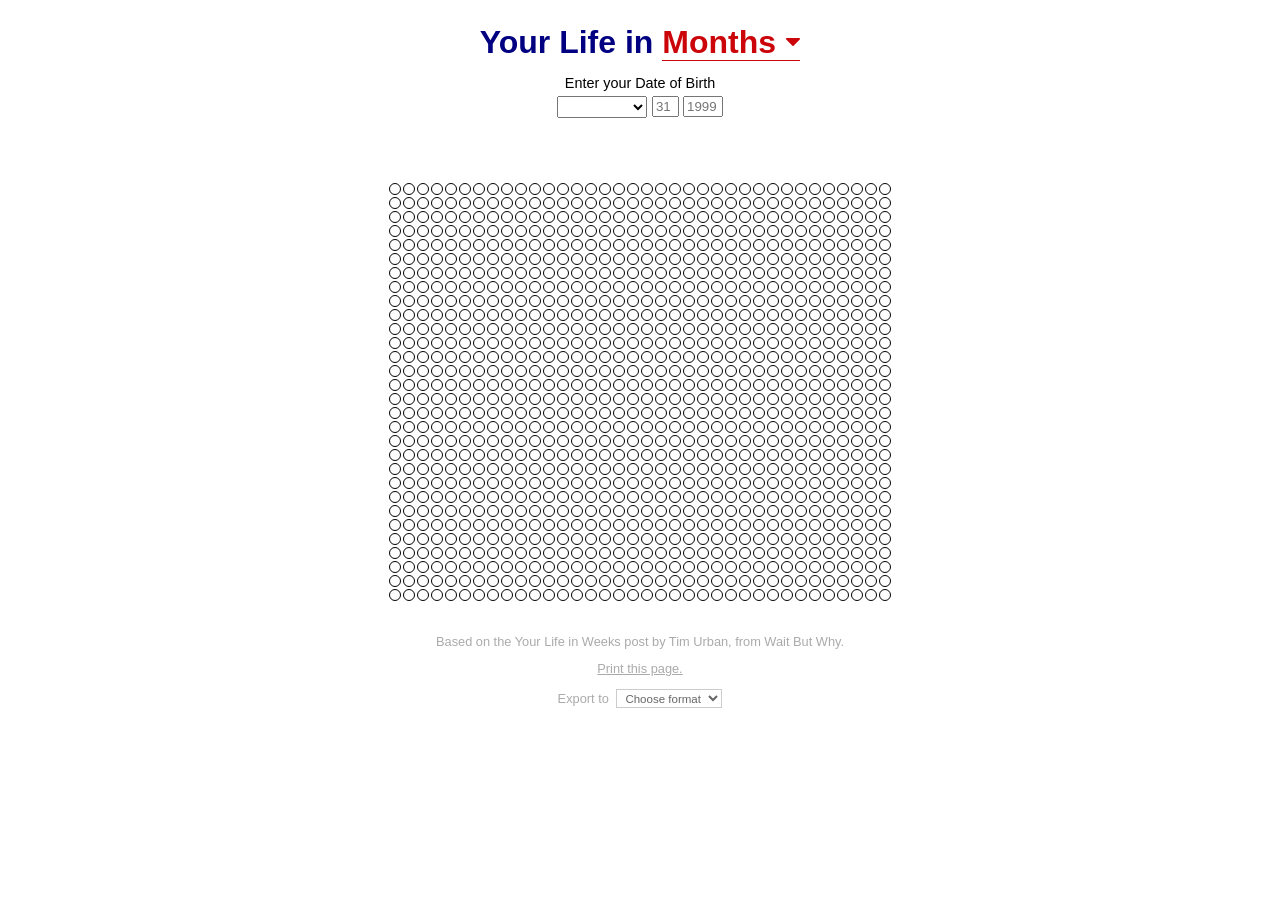
==== months.html @ 0ced0f87 "Add export dropdown and remove credit links" ====
<!DOCTYPE html>
<html lang="en">
<head>
  <meta charset="UTF-8">
  <title>Your Life in Months - Interactive</title>
  <meta name="description" content="Enter your date of birth, to see your life in months. Based on the post by Tim Urban, from Wait by Why.">
  <meta name="viewport" content="width=device-width, initial-scale=1">
  <link rel="icon" href="months-favicon.png" sizes="32x32">
  <link rel="stylesheet" href="your-life.css">
</head>
<body>
  <div class="title-box">
    <h1 class="title">Your Life in <label for="unitbox" class="unitbox-label visuallyhidden">Months</label></h1>
    <select name="unitbox" class="unitbox" id="unitbox" required>
      <option value="years">Years</option>
      <option value="months" selected>Months</option>
      <option value="weeks">Weeks</option>
    </select>
  </div>
  <form class="dob" action="#">
    <p class="instruction"><span class="print-hide">Enter your </span>Date of Birth</p>
    <label for="month" class="visuallyhidden">Month</label>
    <select name="month" class="month" id="month" required>
      <option value="0">January</option>
      <option value="1">February</option>
      <option value="2">March</option>
      <option value="3">April</option>
      <option value="4">May</option>
      <option value="5">June</option>
      <option value="6">July</option>
      <option value="7">August</option>
      <option value="8">September</option>
      <option value="9">October</option>
      <option value="10">November</option>
      <option value="11">December</option>
    </select>
    <label for="day" class="visuallyhidden">Day</label>
    <input type="text" class="day" id="day" placeholder="31" pattern="\d{0,2}" required/>
    <label for="year" class="visuallyhidden">Year</label>
    <input type="text" class="year" id="year" placeholder="1999" pattern="\d{4}" required/>
  </form>
  <ol class="chart months group">
    <li></li>
    <li></li>
    <li></li>
    <li></li>
    <li></li>
    <li></li>
    <li></li>
    <li></li>
    <li></li>
    <li></li>
    <li></li>
    <li></li>
    <li></li>
    <li></li>
    <li></li>
    <li></li>
    <li></li>
    <li></li>
    <li></li>
    <li></li>
    <li></li>
    <li></li>
    <li></li>
    <li></li>
    <li></li>
    <li></li>
    <li></li>
    <li></li>
    <li></li>
    <li></li>
    <li></li>
    <li></li>
    <li></li>
    <li></li>
    <li></li>
    <li></li>
    <li></li>
    <li></li>
    <li></li>
    <li></li>
    <li></li>
    <li></li>
    <li></li>
    <li></li>
    <li></li>
    <li></li>
    <li></li>
    <li></li>
    <li></li>
    <li></li>
    <li></li>
    <li></li>
    <li></li>
    <li></li>
    <li></li>
    <li></li>
    <li></li>
    <li></li>
    <li></li>
    <li></li>
    <li></li>
    <li></li>
    <li></li>
    <li></li>
    <li></li>
    <li></li>
    <li></li>
    <li></li>
    <li></li>
    <li></li>
    <li></li>
    <li></li>
    <li></li>
    <li></li>
    <li></li>
    <li></li>
    <li></li>
    <li></li>
    <li></li>
    <li></li>
    <li></li>
    <li></li>
    <li></li>
    <li></li>
    <li></li>
    <li></li>
    <li></li>
    <li></li>
    <li></li>
    <li></li>
    <li></li>
    <li></li>
    <li></li>
    <li></li>
    <li></li>
    <li></li>
    <li></li>
    <li></li>
    <li></li>
    <li></li>
    <li></li>
    <li></li>
    <li></li>
    <li></li>
    <li></li>
    <li></li>
    <li></li>
    <li></li>
    <li></li>
    <li></li>
    <li></li>
    <li></li>
    <li></li>
    <li></li>
    <li></li>
    <li></li>
    <li></li>
    <li></li>
    <li></li>
    <li></li>
    <li></li>
    <li></li>
    <li></li>
    <li></li>
    <li></li>
    <li></li>
    <li></li>
    <li></li>
    <li></li>
    <li></li>
    <li></li>
    <li></li>
    <li></li>
    <li></li>
    <li></li>
    <li></li>
    <li></li>
    <li></li>
    <li></li>
    <li></li>
    <li></li>
    <li></li>
    <li></li>
    <li></li>
    <li></li>
    <li></li>
    <li></li>
    <li></li>
    <li></li>
    <li></li>
    <li></li>
    <li></li>
    <li></li>
    <li></li>
    <li></li>
    <li></li>
    <li></li>
    <li></li>
    <li></li>
    <li></li>
    <li></li>
    <li></li>
    <li></li>
    <li></li>
    <li></li>
    <li></li>
    <li></li>
    <li></li>
    <li></li>
    <li></li>
    <li></li>
    <li></li>
    <li></li>
    <li></li>
    <li></li>
    <li></li>
    <li></li>
    <li></li>
    <li></li>
    <li></li>
    <li></li>
    <li></li>
    <li></li>
    <li></li>
    <li></li>
    <li></li>
    <li></li>
    <li></li>
    <li></li>
    <li></li>
    <li></li>
    <li></li>
    <li></li>
    <li></li>
    <li></li>
    <li></li>
    <li></li>
    <li></li>
    <li></li>
    <li></li>
    <li></li>
    <li></li>
    <li></li>
    <li></li>
    <li></li>
    <li></li>
    <li></li>
    <li></li>
    <li></li>
    <li></li>
    <li></li>
    <li></li>
    <li></li>
    <li></li>
    <li></li>
    <li></li>
    <li></li>
    <li></li>
    <li></li>
    <li></li>
    <li></li>
    <li></li>
    <li></li>
    <li></li>
    <li></li>
    <li></li>
    <li></li>
    <li></li>
    <li></li>
    <li></li>
    <li></li>
    <li></li>
    <li></li>
    <li></li>
    <li></li>
    <li></li>
    <li></li>
    <li></li>
    <li></li>
    <li></li>
    <li></li>
    <li></li>
    <li></li>
    <li></li>
    <li></li>
    <li></li>
    <li></li>
    <li></li>
    <li></li>
    <li></li>
    <li></li>
    <li></li>
    <li></li>
    <li></li>
    <li></li>
    <li></li>
    <li></li>
    <li></li>
    <li></li>
    <li></li>
    <li></li>
    <li></li>
    <li></li>
    <li></li>
    <li></li>
    <li></li>
    <li></li>
    <li></li>
    <li></li>
    <li></li>
    <li></li>
    <li></li>
    <li></li>
    <li></li>
    <li></li>
    <li></li>
    <li></li>
    <li></li>
    <li></li>
    <li></li>
    <li></li>
    <li></li>
    <li></li>
    <li></li>
    <li></li>
    <li></li>
    <li></li>
    <li></li>
    <li></li>
    <li></li>
    <li></li>
    <li></li>
    <li></li>
    <li></li>
    <li></li>
    <li></li>
    <li></li>
    <li></li>
    <li></li>
    <li></li>
    <li></li>
    <li></li>
    <li></li>
    <li></li>
    <li></li>
    <li></li>
    <li></li>
    <li></li>
    <li></li>
    <li></li>
    <li></li>
    <li></li>
    <li></li>
    <li></li>
    <li></li>
    <li></li>
    <li></li>
    <li></li>
    <li></li>
    <li></li>
    <li></li>
    <li></li>
    <li></li>
    <li></li>
    <li></li>
    <li></li>
    <li></li>
    <li></li>
    <li></li>
    <li></li>
    <li></li>
    <li></li>
    <li></li>
    <li></li>
    <li></li>
    <li></li>
    <li></li>
    <li></li>
    <li></li>
    <li></li>
    <li></li>
    <li></li>
    <li></li>
    <li></li>
    <li></li>
    <li></li>
    <li></li>
    <li></li>
    <li></li>
    <li></li>
    <li></li>
    <li></li>
    <li></li>
    <li></li>
    <li></li>
    <li></li>
    <li></li>
    <li></li>
    <li></li>
    <li></li>
    <li></li>
    <li></li>
    <li></li>
    <li></li>
    <li></li>
    <li></li>
    <li></li>
    <li></li>
    <li></li>
    <li></li>
    <li></li>
    <li></li>
    <li></li>
    <li></li>
    <li></li>
    <li></li>
    <li></li>
    <li></li>
    <li></li>
    <li></li>
    <li></li>
    <li></li>
    <li></li>
    <li></li>
    <li></li>
    <li></li>
    <li></li>
    <li></li>
    <li></li>
    <li></li>
    <li></li>
    <li></li>
    <li></li>
    <li></li>
    <li></li>
    <li></li>
    <li></li>
    <li></li>
    <li></li>
    <li></li>
    <li></li>
    <li></li>
    <li></li>
    <li></li>
    <li></li>
    <li></li>
    <li></li>
    <li></li>
    <li></li>
    <li></li>
    <li></li>
    <li></li>
    <li></li>
    <li></li>
    <li></li>
    <li></li>
    <li></li>
    <li></li>
    <li></li>
    <li></li>
    <li></li>
    <li></li>
    <li></li>
    <li></li>
    <li></li>
    <li></li>
    <li></li>
    <li></li>
    <li></li>
    <li></li>
    <li></li>
    <li></li>
    <li></li>
    <li></li>
    <li></li>
    <li></li>
    <li></li>
    <li></li>
    <li></li>
    <li></li>
    <li></li>
    <li></li>
    <li></li>
    <li></li>
    <li></li>
    <li></li>
    <li></li>
    <li></li>
    <li></li>
    <li></li>
    <li></li>
    <li></li>
    <li></li>
    <li></li>
    <li></li>
    <li></li>
    <li></li>
    <li></li>
    <li></li>
    <li></li>
    <li></li>
    <li></li>
    <li></li>
    <li></li>
    <li></li>
    <li></li>
    <li></li>
    <li></li>
    <li></li>
    <li></li>
    <li></li>
    <li></li>
    <li></li>
    <li></li>
    <li></li>
    <li></li>
    <li></li>
    <li></li>
    <li></li>
    <li></li>
    <li></li>
    <li></li>
    <li></li>
    <li></li>
    <li></li>
    <li></li>
    <li></li>
    <li></li>
    <li></li>
    <li></li>
    <li></li>
    <li></li>
    <li></li>
    <li></li>
    <li></li>
    <li></li>
    <li></li>
    <li></li>
    <li></li>
    <li></li>
    <li></li>
    <li></li>
    <li></li>
    <li></li>
    <li></li>
    <li></li>
    <li></li>
    <li></li>
    <li></li>
    <li></li>
    <li></li>
    <li></li>
    <li></li>
    <li></li>
    <li></li>
    <li></li>
    <li></li>
    <li></li>
    <li></li>
    <li></li>
    <li></li>
    <li></li>
    <li></li>
    <li></li>
    <li></li>
    <li></li>
    <li></li>
    <li></li>
    <li></li>
    <li></li>
    <li></li>
    <li></li>
    <li></li>
    <li></li>
    <li></li>
    <li></li>
    <li></li>
    <li></li>
    <li></li>
    <li></li>
    <li></li>
    <li></li>
    <li></li>
    <li></li>
    <li></li>
    <li></li>
    <li></li>
    <li></li>
    <li></li>
    <li></li>
    <li></li>
    <li></li>
    <li></li>
    <li></li>
    <li></li>
    <li></li>
    <li></li>
    <li></li>
    <li></li>
    <li></li>
    <li></li>
    <li></li>
    <li></li>
    <li></li>
    <li></li>
    <li></li>
    <li></li>
    <li></li>
    <li></li>
    <li></li>
    <li></li>
    <li></li>
    <li></li>
    <li></li>
    <li></li>
    <li></li>
    <li></li>
    <li></li>
    <li></li>
    <li></li>
    <li></li>
    <li></li>
    <li></li>
    <li></li>
    <li></li>
    <li></li>
    <li></li>
    <li></li>
    <li></li>
    <li></li>
    <li></li>
    <li></li>
    <li></li>
    <li></li>
    <li></li>
    <li></li>
    <li></li>
    <li></li>
    <li></li>
    <li></li>
    <li></li>
    <li></li>
    <li></li>
    <li></li>
    <li></li>
    <li></li>
    <li></li>
    <li></li>
    <li></li>
    <li></li>
    <li></li>
    <li></li>
    <li></li>
    <li></li>
    <li></li>
    <li></li>
    <li></li>
    <li></li>
    <li></li>
    <li></li>
    <li></li>
    <li></li>
    <li></li>
    <li></li>
    <li></li>
    <li></li>
    <li></li>
    <li></li>
    <li></li>
    <li></li>
    <li></li>
    <li></li>
    <li></li>
    <li></li>
    <li></li>
    <li></li>
    <li></li>
    <li></li>
    <li></li>
    <li></li>
    <li></li>
    <li></li>
    <li></li>
    <li></li>
    <li></li>
    <li></li>
    <li></li>
    <li></li>
    <li></li>
    <li></li>
    <li></li>
    <li></li>
    <li></li>
    <li></li>
    <li></li>
    <li></li>
    <li></li>
    <li></li>
    <li></li>
    <li></li>
    <li></li>
    <li></li>
    <li></li>
    <li></li>
    <li></li>
    <li></li>
    <li></li>
    <li></li>
    <li></li>
    <li></li>
    <li></li>
    <li></li>
    <li></li>
    <li></li>
    <li></li>
    <li></li>
    <li></li>
    <li></li>
    <li></li>
    <li></li>
    <li></li>
    <li></li>
    <li></li>
    <li></li>
    <li></li>
    <li></li>
    <li></li>
    <li></li>
    <li></li>
    <li></li>
    <li></li>
    <li></li>
    <li></li>
    <li></li>
    <li></li>
    <li></li>
    <li></li>
    <li></li>
    <li></li>
    <li></li>
    <li></li>
    <li></li>
    <li></li>
    <li></li>
    <li></li>
    <li></li>
    <li></li>
    <li></li>
    <li></li>
    <li></li>
    <li></li>
    <li></li>
    <li></li>
    <li></li>
    <li></li>
    <li></li>
    <li></li>
    <li></li>
    <li></li>
    <li></li>
    <li></li>
    <li></li>
    <li></li>
    <li></li>
    <li></li>
    <li></li>
    <li></li>
    <li></li>
    <li></li>
    <li></li>
    <li></li>
    <li></li>
    <li></li>
    <li></li>
    <li></li>
    <li></li>
    <li></li>
    <li></li>
    <li></li>
    <li></li>
    <li></li>
    <li></li>
    <li></li>
    <li></li>
    <li></li>
    <li></li>
    <li></li>
    <li></li>
    <li></li>
    <li></li>
    <li></li>
    <li></li>
    <li></li>
    <li></li>
    <li></li>
    <li></li>
    <li></li>
    <li></li>
    <li></li>
    <li></li>
    <li></li>
    <li></li>
    <li></li>
    <li></li>
    <li></li>
    <li></li>
    <li></li>
    <li></li>
    <li></li>
    <li></li>
    <li></li>
    <li></li>
    <li></li>
    <li></li>
    <li></li>
    <li></li>
    <li></li>
    <li></li>
    <li></li>
    <li></li>
    <li></li>
    <li></li>
    <li></li>
    <li></li>
    <li></li>
    <li></li>
    <li></li>
    <li></li>
    <li></li>
    <li></li>
    <li></li>
    <li></li>
    <li></li>
    <li></li>
    <li></li>
    <li></li>
    <li></li>
    <li></li>
    <li></li>
    <li></li>
    <li></li>
    <li></li>
    <li></li>
    <li></li>
    <li></li>
    <li></li>
    <li></li>
    <li></li>
    <li></li>
    <li></li>
    <li></li>
    <li></li>
    <li></li>
    <li></li>
    <li></li>
    <li></li>
    <li></li>
    <li></li>
    <li></li>
    <li></li>
    <li></li>
    <li></li>
    <li></li>
    <li></li>
    <li></li>
    <li></li>
    <li></li>
    <li></li>
    <li></li>
    <li></li>
    <li></li>
    <li></li>
    <li></li>
    <li></li>
    <li></li>
    <li></li>
    <li></li>
    <li></li>
    <li></li>
    <li></li>
    <li></li>
    <li></li>
    <li></li>
    <li></li>
    <li></li>
    <li></li>
    <li></li>
    <li></li>
    <li></li>
    <li></li>
    <li></li>
    <li></li>
    <li></li>
    <li></li>
    <li></li>
    <li></li>
    <li></li>
    <li></li>
    <li></li>
    <li></li>
    <li></li>
    <li></li>
    <li></li>
    <li></li>
    <li></li>
    <li></li>
    <li></li>
    <li></li>
    <li></li>
    <li></li>
    <li></li>
    <li></li>
    <li></li>
    <li></li>
    <li></li>
    <li></li>
    <li></li>
    <li></li>
    <li></li>
    <li></li>
    <li></li>
    <li></li>
    <li></li>
    <li></li>
    <li></li>
    <li></li>
    <li></li>
    <li></li>
    <li></li>
    <li></li>
    <li></li>
    <li></li>
    <li></li>
    <li></li>
    <li></li>
    <li></li>
    <li></li>
    <li></li>
    <li></li>
    <li></li>
    <li></li>
    <li></li>
    <li></li>
    <li></li>
    <li></li>
    <li></li>
    <li></li>
    <li></li>
    <li></li>
    <li></li>
    <li></li>
    <li></li>
    <li></li>
    <li></li>
    <li></li>
    <li></li>
    <li></li>
    <li></li>
    <li></li>
    <li></li>
    <li></li>
    <li></li>
    <li></li>
    <li></li>
    <li></li>
    <li></li>
    <li></li>
    <li></li>
    <li></li>
    <li></li>
    <li></li>
    <li></li>
    <li></li>
    <li></li>
    <li></li>
    <li></li>
    <li></li>
    <li></li>
    <li></li>
    <li></li>
    <li></li>
    <li></li>
    <li></li>
    <li></li>
    <li></li>
    <li></li>
    <li></li>
    <li></li>
    <li></li>
    <li></li>
    <li></li>
    <li></li>
    <li></li>
    <li></li>
    <li></li>
    <li></li>
    <li></li>
    <li></li>
    <li></li>
    <li></li>
    <li></li>
    <li></li>
    <li></li>
    <li></li>
    <li></li>
    <li></li>
    <li></li>
    <li></li>
    <li></li>
    <li></li>
    <li></li>
    <li></li>
    <li></li>
    <li></li>
    <li></li>
    <li></li>
    <li></li>
    <li></li>
    <li></li>
    <li></li>
    <li></li>
    <li></li>
    <li></li>
    <li></li>
    <li></li>
    <li></li>
    <li></li>
    <li></li>
    <li></li>
    <li></li>
    <li></li>
    <li></li>
    <li></li>
    <li></li>
    <li></li>
    <li></li>
    <li></li>
    <li></li>
    <li></li>
    <li></li>
    <li></li>
    <li></li>
    <li></li>
    <li></li>
    <li></li>
    <li></li>
    <li></li>
    <li></li>
    <li></li>
    <li></li>
    <li></li>
    <li></li>
    <li></li>
    <li></li>
    <li></li>
    <li></li>
    <li></li>
    <li></li>
    <li></li>
    <li></li>
    <li></li>
    <li></li>
    <li></li>
    <li></li>
    <li></li>
    <li></li>
    <li></li>
    <li></li>
    <li></li>
    <li></li>
    <li></li>
    <li></li>
    <li></li>
    <li></li>
    <li></li>
    <li></li>
    <li></li>
    <li></li>
    <li></li>
    <li></li>
    <li></li>
    <li></li>
    <li></li>
    <li></li>
    <li></li>
    <li></li>
    <li></li>
    <li></li>
    <li></li>
    <li></li>
    <li></li>
    <li></li>
    <li></li>
    <li></li>
    <li></li>
    <li></li>
    <li></li>
    <li></li>
    <li></li>
    <li></li>
    <li></li>
    <li></li>
    <li></li>
    <li></li>
    <li></li>
    <li></li>
    <li></li>
    <li></li>
    <li></li>
    <li></li>
    <li></li>
    <li></li>
    <li></li>
    <li></li>
    <li></li>
    <li></li>
    <li></li>
    <li></li>
    <li></li>
    <li></li>
  </ol>
  <div class="credits">
    <p>Based on the Your Life in Weeks post by Tim Urban, from Wait But Why.</p>
    <p class="print-hide"><a href="javascript:window.print()">Print this page.</a></p>
    <p class="print-hide">
      <label for="export-format" class="export-label">Export to</label>
      <select id="export-format" class="export-select">
        <option value="" selected disabled>Choose format</option>
        <option value="csv">CSV</option>
        <option value="json">JSON</option>
        <option value="xlsm">XLSM</option>
      </select>
    </p>
  </div>
  <script src="your-life.js"></script>
</body>
</html>
---- your-life.css ----
/**
 * Normalize
 */
html {
  box-sizing: border-box;
}
*, *:before, *:after {
  box-sizing: inherit;
}
body {
  font-family: Helvetica, Ariel, sans-serif;
  margin: 8px; /* for page padding on mobile */
}

/**
 * Common Page Styles
 */
.title-box {
  padding-top: 1rem;
  text-align: center;
}
.title {
  display: inline;
  color: #000080;
}
.unitbox-label {
  display: inline;
}
.unitbox {
  display: inline;
  font-family: sans-serif;
  line-height: 1.125;
  padding: 0 0.75em 0 0;
  margin: 0;
  color: #CB0509;
  font-size: 2em;
  font-weight: 700;
  border-radius: 0;
  border-left: none;
  border-top: none;
  border-right: none;
  border-bottom: 1px solid #CB0509;

  -moz-appearance: none;
  -webkit-appearance: none;
  appearance: none;
  background-color: #fff;
	background-image: url('data:image/svg+xml;charset=US-ASCII,%3Csvg%20xmlns%3D%22http%3A%2F%2Fwww.w3.org%2F2000%2Fsvg%22%20width%3D%22292.4%22%20height%3D%22292.4%22%3E%3Cpath%20fill%3D%22%23CB0509%22%20d%3D%22M287%2069.4a17.6%2017.6%200%200%200-13-5.4H18.4c-5%200-9.3%201.8-12.9%205.4A17.6%2017.6%200%200%200%200%2082.2c0%205%201.8%209.3%205.4%2012.9l128%20127.9c3.6%203.6%207.8%205.4%2012.8%205.4s9.2-1.8%2012.8-5.4L287%2095c3.5-3.5%205.4-7.8%205.4-12.8%200-5-1.9-9.2-5.5-12.8z%22%2F%3E%3C%2Fsvg%3E');
	background-repeat: no-repeat, repeat;
	/* arrow icon position (1em from the right, 50% vertical) , then gradient position*/
	background-position: right 0em top 50%, 0 0;
	/* icon size, then gradient */
  background-size: .45em auto, 100%;
}
/* Hide arrow icon in IE browsers */
.unitbox::-ms-expand {
	display: none;
}
.unitbox option {
  font-weight: normal;
  font-size: 1em;
}


.dob {
  text-align: center;
}
.instruction {
  font-size: 0.9em;
  margin-bottom: 0.3rem;
}
.month {
  padding: 1.25px;
}
.day {
  width: 2em;
}
.year {
  width: 3em;
}
input:required:invalid.touched {
  border: 2px solid red;
}
.chart {
  position: relative;
  margin: 4rem auto 2rem auto;
  padding: 0;
  list-style-type: none;
}
.x-axis {
  position: absolute;
  top: -2.75em;
  height: 2.75em;
  width: 100%;
}
.x-axis .markers,
.y-axis .markers {
  font-size: 0.8rem;
  color: black;
}
.credits {
  font-size: 0.8rem;
  text-align: center;
  color: #aaaaaa;
  padding-bottom: 1rem;
}
.credits a:link,
.credits a:hover,
.credits a:visited {
  color: #aaaaaa;
}
.export-label {
  margin-right: 0.25rem;
}
.export-select {
  font-family: inherit;
  font-size: 0.9em;
  color: #666666;
  background-color: #ffffff;
  border: 1px solid #cccccc;
  padding: 0.1rem 0.25rem;
}



/**
* Page Specific styles
*/
/* INDEX */
.index {
  text-align: center;
  margin: 25vh auto 0;
  padding: 0;
}
.index li {
  font-size: 2.5em;
}

/* YEARS */
.years {
  max-width: 380px; /* 38px per year * 10years = 380px */
}
.years > li {
  border: 1px solid black;
  width: 5.789473684%; /* 22px/380px */
  /*  For border-box sizing, width includes borders. Thus a         //
  //  22px width is a like a padding of 20px with two 1px borders.  */
  padding-bottom: 5.263157895%; /* 20px/380px */
  margin: 2.105263158%; /* 8px/380px */
  float: left;
  transform: rotate(45deg);
}

/* MONTHS */
.months {
  max-width: 504px; /* 14px per month * 36 months = 504px */
}
.months > li {
  border: 1px solid black;
  width: 2.380952381%; /* 12px/504px */
  padding-bottom: 1.984126984%; /* 10px/504px */
  margin: .198412698%; /* 1px/504px */
  border-radius: 50%;
  float: left;
}

/* WEEKS */
.weeks {
  max-width: 624px; /* 12px per week * 52weeks = 624px */
}
.weeks > li {
  border: 1px solid black;
  width: 1.282051282%; /* 8px/624px */
  padding-bottom: .961538462%; /* 6px/624px */
  margin: .320512821%; /* 2px/624px */
  float: left;
}
.weeks--x-label {
  color: #000080;
  font-size: 1.25rem;
}
.weeks--y-label {
  color: #000080;
  transform: rotate(-90deg);
  font-size: 1.25rem;
  position: absolute;
  left: -118px;
  top: 78px;
}
.weeks--x-arrow {
  padding-left: 10px;
  vertical-align: bottom;
}
@media (max-width: 350px) {
  .weeks--x-arrow {
    display: none;
  }
}
.weeks--y-arrow {
  padding-right: 10px;
  vertical-align: bottom;
}
.weeks--x-markers span {
  position: absolute;
  bottom: 0;
}
/* The year is divided into 52 weeks, so the % marker location //
// can be found at (1/52)n (where n is the week number). We    //
// must offset by 1 because we start counting at 1, so the     //
// final equation is (n/52)-(1/52)                             */
.weeks--x-markers span:nth-of-type(1) { left: 0;             }
.weeks--x-markers span:nth-of-type(2) { left: 7.6923076920%; }
.weeks--x-markers span:nth-of-type(3) { left: 17.307692308%; }
.weeks--x-markers span:nth-of-type(4) { left: 26.923076923%; }
.weeks--x-markers span:nth-of-type(5) { left: 36.538461538%; }
.weeks--x-markers span:nth-of-type(6) { left: 46.153846154%; }
.weeks--x-markers span:nth-of-type(7) { left: 55.769230769%; }
.weeks--x-markers span:nth-of-type(8) { left: 65.384615385%; }
.weeks--x-markers span:nth-of-type(9) { left: 75%;           }
.weeks--x-markers span:nth-of-type(10) { left: 84.615384615%; }
.weeks--x-markers span:nth-of-type(11) { left: 94.230769231%; }

.weeks--y-markers span {
  position: absolute;
  left: -1.25em;
}

.weeks--y-markers span:nth-of-type(1) { top: 0; } /* (n/90) */
.weeks--y-markers span:nth-of-type(2) { top: 5.555555556%; }
.weeks--y-markers span:nth-of-type(3) { top: 11.111111111%; }
.weeks--y-markers span:nth-of-type(4) { top: 16.666666667%; }
.weeks--y-markers span:nth-of-type(5) { top: 22.222222222%; }
.weeks--y-markers span:nth-of-type(6) { top: 27.777777778%; }
.weeks--y-markers span:nth-of-type(7) { top: 33.333333333%; }
.weeks--y-markers span:nth-of-type(8) { top: 38.888888889%; }
.weeks--y-markers span:nth-of-type(9) { top: 44.444444444%; }
.weeks--y-markers span:nth-of-type(10) { top: 50%; }
.weeks--y-markers span:nth-of-type(11) { top: 55.555555556%; }
.weeks--y-markers span:nth-of-type(12) { top: 61.111111111%; }
.weeks--y-markers span:nth-of-type(13) { top: 66.666666667%; }
.weeks--y-markers span:nth-of-type(14) { top: 72.222222222%; }
.weeks--y-markers span:nth-of-type(15) { top: 77.777777778%; }
.weeks--y-markers span:nth-of-type(16) { top: 83.333333333%; }
.weeks--y-markers span:nth-of-type(17) { top: 88.888888889%; }
.weeks--y-markers span:nth-of-type(18) { top: 94.444444444%; }
.weeks--y-markers span:nth-of-type(19) {
  bottom: -1em;
  left: 100%;
  font-size: 1.5em;
  font-weight: bold;
}

/**
 * Utilities
 */
.group:after {
  /* "group" is another name for clearfix */
  content: "";
  display: table;
  clear: both;
}

/* see http://snook.ca/archives/html_and_css/hiding-content-for-accessibility */
.visuallyhidden {
  position: absolute;
  overflow: hidden;
  clip: rect(0 0 0 0);
  height: 1px; width: 1px;
  margin: -1px; padding: 0; border: 0;
}

/**
 * Print Styles
 */
@page {
  size: Letter portrait;
}


@media print {
  .credits p,
  .chart li {
    /* Force backgrounds to show (like the red shapes). This overrides the print
      dialog option "Print backgrounds," which often defaults to disabled). We
      target the affected elements directly because inheritance wasn't sufficient
      in Firefox. */
    -webkit-print-color-adjust: exact !important;
    color-adjust: exact !important;
  }

  .unitbox {
    border-bottom: none;
    padding: 0;
    background-image: none;
  }

  .month {
    appearance: none;
    width: 96px;
    font-size: 18px;
  }
  .day {
    font-size: 18px;
  }
  .year {
    font-size: 18px;
  }

  .print-hide {
    display: none;
  }
}
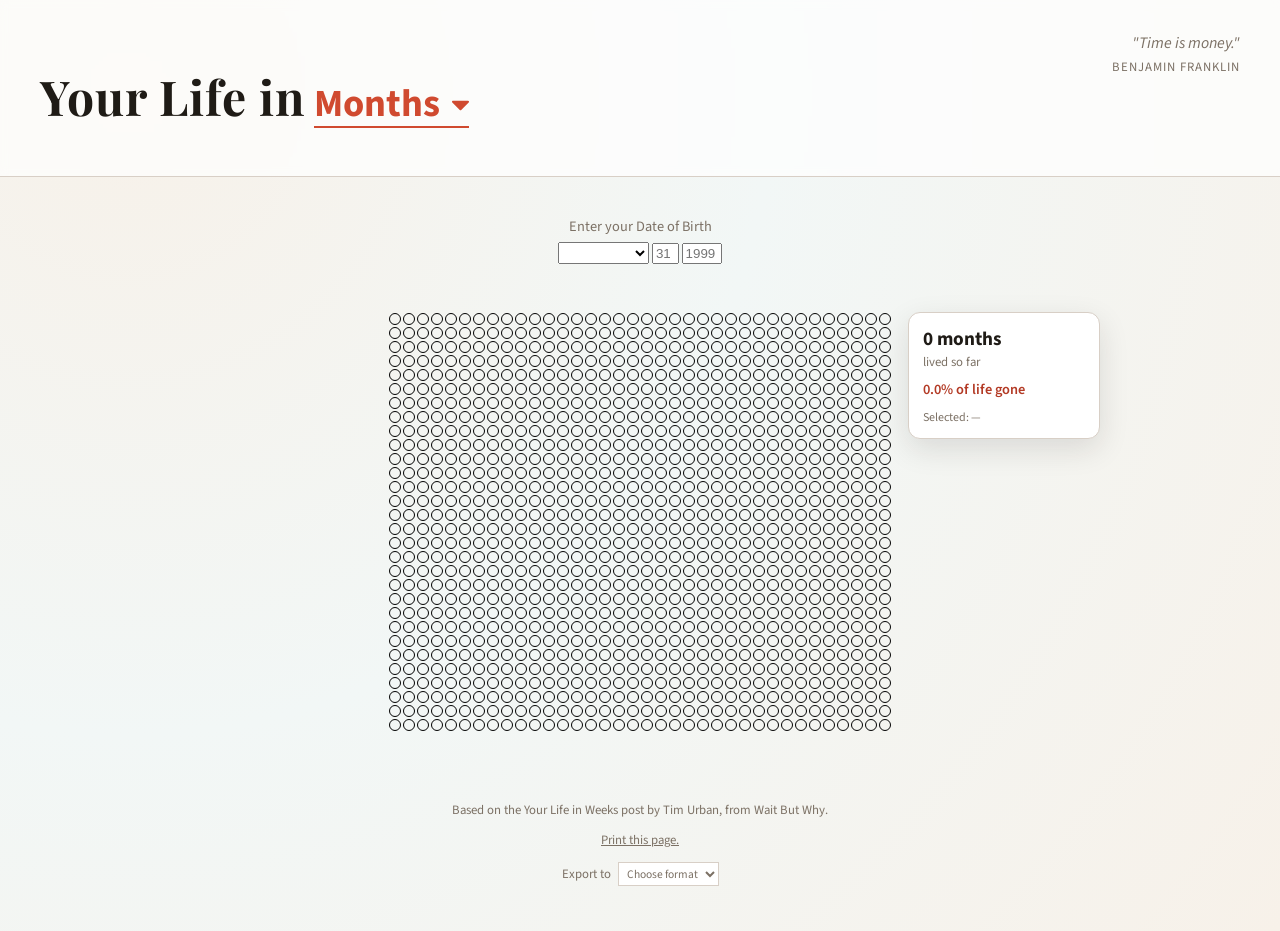
==== commit 52ae13fe: "Redesign UI with quotes, tracker, and clickable chart" ====
--- a/months.html
+++ b/months.html
@@ -6,16 +6,23 @@
   <meta name="description" content="Enter your date of birth, to see your life in months. Based on the post by Tim Urban, from Wait by Why.">
   <meta name="viewport" content="width=device-width, initial-scale=1">
   <link rel="icon" href="months-favicon.png" sizes="32x32">
+  <link rel="stylesheet" href="https://fonts.googleapis.com/css2?family=Playfair+Display:wght@600;700&family=Source+Sans+3:wght@400;600;700&display=swap">
   <link rel="stylesheet" href="your-life.css">
 </head>
 <body>
   <div class="title-box">
-    <h1 class="title">Your Life in <label for="unitbox" class="unitbox-label visuallyhidden">Months</label></h1>
-    <select name="unitbox" class="unitbox" id="unitbox" required>
-      <option value="years">Years</option>
-      <option value="months" selected>Months</option>
-      <option value="weeks">Weeks</option>
-    </select>
+    <div class="title-left">
+      <h1 class="title">Your Life in <label for="unitbox" class="unitbox-label visuallyhidden">Months</label></h1>
+      <select name="unitbox" class="unitbox" id="unitbox" required>
+        <option value="years">Years</option>
+        <option value="months" selected>Months</option>
+        <option value="weeks">Weeks</option>
+      </select>
+    </div>
+    <div class="quote-box" aria-live="polite">
+      <p class="quote-text" id="quote-text"></p>
+      <p class="quote-author" id="quote-author"></p>
+    </div>
   </div>
   <form class="dob" action="#">
     <p class="instruction"><span class="print-hide">Enter your </span>Date of Birth</p>
@@ -40,6 +47,12 @@
     <input type="text" class="year" id="year" placeholder="1999" pattern="\d{4}" required/>
   </form>
   <ol class="chart months group">
+    <div class="life-tracker" aria-live="polite">
+      <div class="tracker-value"><span id="life-count">0</span> <span id="life-unit">months</span></div>
+      <div class="tracker-sub">lived so far</div>
+      <div class="tracker-percent"><span id="life-percent">0</span>% of life gone</div>
+      <div class="tracker-selected" id="life-selected">Selected: —</div>
+    </div>
     <li></li>
     <li></li>
     <li></li>
--- a/your-life.css
+++ b/your-life.css
@@ -8,49 +8,77 @@
   box-sizing: inherit;
 }
 body {
-  font-family: Helvetica, Ariel, sans-serif;
-  margin: 8px; /* for page padding on mobile */
+  font-family: "Source Sans 3", "Noto Sans", sans-serif;
+  margin: 0;
+  color: var(--ink);
+  background: radial-gradient(circle at 10% 10%, #f7f1e9 0%, #f2f7f6 45%, #f7f1e9 100%);
+  min-height: 100vh;
+}
+
+/**
+ * Theme
+ */
+:root {
+  --ink: #1f1b16;
+  --muted: #7c7165;
+  --accent: #d04a2f;
+  --accent-dark: #b33a25;
+  --panel: #ffffff;
+  --border: #d8cfc6;
 }
 
 /**
  * Common Page Styles
  */
 .title-box {
-  padding-top: 1rem;
-  text-align: center;
+  display: flex;
+  align-items: flex-start;
+  justify-content: space-between;
+  gap: 2rem;
+  padding: 2rem 2.5rem 1rem;
+  border-bottom: 1px solid var(--border);
+  background: rgba(255, 255, 255, 0.7);
+  backdrop-filter: blur(4px);
 }
 .title {
   display: inline;
-  color: #000080;
+  font-family: "Playfair Display", "Times New Roman", serif;
+  font-size: clamp(2rem, 4vw, 3rem);
+  color: var(--ink);
+  letter-spacing: 0.02em;
+}
+.title-left {
+  display: flex;
+  align-items: baseline;
+  gap: 0.6rem;
+  flex-wrap: wrap;
 }
 .unitbox-label {
   display: inline;
 }
 .unitbox {
   display: inline;
-  font-family: sans-serif;
+  font-family: inherit;
   line-height: 1.125;
   padding: 0 0.75em 0 0;
   margin: 0;
-  color: #CB0509;
-  font-size: 2em;
+  color: var(--accent);
+  font-size: clamp(1.5rem, 3vw, 2.4rem);
   font-weight: 700;
   border-radius: 0;
   border-left: none;
   border-top: none;
   border-right: none;
-  border-bottom: 1px solid #CB0509;
+  border-bottom: 2px solid var(--accent);
 
   -moz-appearance: none;
   -webkit-appearance: none;
   appearance: none;
-  background-color: #fff;
-	background-image: url('data:image/svg+xml;charset=US-ASCII,%3Csvg%20xmlns%3D%22http%3A%2F%2Fwww.w3.org%2F2000%2Fsvg%22%20width%3D%22292.4%22%20height%3D%22292.4%22%3E%3Cpath%20fill%3D%22%23CB0509%22%20d%3D%22M287%2069.4a17.6%2017.6%200%200%200-13-5.4H18.4c-5%200-9.3%201.8-12.9%205.4A17.6%2017.6%200%200%200%200%2082.2c0%205%201.8%209.3%205.4%2012.9l128%20127.9c3.6%203.6%207.8%205.4%2012.8%205.4s9.2-1.8%2012.8-5.4L287%2095c3.5-3.5%205.4-7.8%205.4-12.8%200-5-1.9-9.2-5.5-12.8z%22%2F%3E%3C%2Fsvg%3E');
-	background-repeat: no-repeat, repeat;
-	/* arrow icon position (1em from the right, 50% vertical) , then gradient position*/
-	background-position: right 0em top 50%, 0 0;
-	/* icon size, then gradient */
-  background-size: .45em auto, 100%;
+  background-color: transparent;
+  background-image: url('data:image/svg+xml;charset=US-ASCII,%3Csvg%20xmlns%3D%22http%3A%2F%2Fwww.w3.org%2F2000%2Fsvg%22%20width%3D%22292.4%22%20height%3D%22292.4%22%3E%3Cpath%20fill%3D%22%23d04a2f%22%20d%3D%22M287%2069.4a17.6%2017.6%200%200%200-13-5.4H18.4c-5%200-9.3%201.8-12.9%205.4A17.6%2017.6%200%200%200%200%2082.2c0%205%201.8%209.3%205.4%2012.9l128%20127.9c3.6%203.6%207.8%205.4%2012.8%205.4s9.2-1.8%2012.8-5.4L287%2095c3.5-3.5%205.4-7.8%205.4-12.8%200-5-1.9-9.2-5.5-12.8z%22%2F%3E%3C%2Fsvg%3E');
+  background-repeat: no-repeat;
+  background-position: right 0em top 55%;
+  background-size: .45em auto;
 }
 /* Hide arrow icon in IE browsers */
 .unitbox::-ms-expand {
@@ -64,10 +92,12 @@
 
 .dob {
   text-align: center;
+  padding: 1.5rem 1rem 0;
 }
 .instruction {
   font-size: 0.9em;
   margin-bottom: 0.3rem;
+  color: var(--muted);
 }
 .month {
   padding: 1.25px;
@@ -83,9 +113,27 @@
 }
 .chart {
   position: relative;
-  margin: 4rem auto 2rem auto;
+  margin: 3rem auto 2.5rem auto;
   padding: 0;
   list-style-type: none;
+}
+.chart li {
+  cursor: pointer;
+  transition: transform 120ms ease, box-shadow 120ms ease, border-color 120ms ease;
+}
+.chart li:hover {
+  transform: scale(1.08);
+  border-color: var(--accent);
+  box-shadow: 0 0 0 2px rgba(208, 74, 47, 0.15);
+}
+.chart li.is-selected {
+  border-color: var(--accent-dark);
+  box-shadow: 0 0 0 2px rgba(179, 58, 37, 0.35);
+  transform: scale(1.08);
+}
+.chart li:focus-visible {
+  outline: 2px solid var(--accent-dark);
+  outline-offset: 1px;
 }
 .x-axis {
   position: absolute;
@@ -96,18 +144,64 @@
 .x-axis .markers,
 .y-axis .markers {
   font-size: 0.8rem;
-  color: black;
+  color: var(--ink);
 }
 .credits {
   font-size: 0.8rem;
   text-align: center;
-  color: #aaaaaa;
-  padding-bottom: 1rem;
+  color: var(--muted);
+  padding: 1rem 1rem 2rem;
 }
 .credits a:link,
 .credits a:hover,
 .credits a:visited {
-  color: #aaaaaa;
+  color: var(--muted);
+}
+.quote-box {
+  max-width: 320px;
+  text-align: right;
+  color: var(--muted);
+}
+.quote-text {
+  font-style: italic;
+  margin: 0 0 0.25rem 0;
+}
+.quote-author {
+  margin: 0;
+  font-size: 0.8rem;
+  text-transform: uppercase;
+  letter-spacing: 0.08em;
+}
+.life-tracker {
+  position: absolute;
+  right: -13rem;
+  top: 0;
+  width: 12rem;
+  background: var(--panel);
+  border: 1px solid var(--border);
+  border-radius: 12px;
+  padding: 0.75rem 0.85rem;
+  box-shadow: 0 10px 30px rgba(31, 27, 22, 0.12);
+}
+.tracker-value {
+  font-size: 1.2rem;
+  font-weight: 700;
+  color: var(--ink);
+}
+.tracker-sub {
+  font-size: 0.8rem;
+  color: var(--muted);
+  margin-bottom: 0.5rem;
+}
+.tracker-percent {
+  font-size: 0.9rem;
+  font-weight: 600;
+  color: var(--accent-dark);
+}
+.tracker-selected {
+  font-size: 0.75rem;
+  margin-top: 0.6rem;
+  color: var(--muted);
 }
 .export-label {
   margin-right: 0.25rem;
@@ -115,9 +209,9 @@
 .export-select {
   font-family: inherit;
   font-size: 0.9em;
-  color: #666666;
+  color: var(--muted);
   background-color: #ffffff;
-  border: 1px solid #cccccc;
+  border: 1px solid var(--border);
   padding: 0.1rem 0.25rem;
 }
 
@@ -150,6 +244,10 @@
   float: left;
   transform: rotate(45deg);
 }
+.years > li:hover,
+.years > li.is-selected {
+  transform: rotate(45deg) scale(1.08);
+}
 
 /* MONTHS */
 .months {
@@ -176,11 +274,11 @@
   float: left;
 }
 .weeks--x-label {
-  color: #000080;
+  color: var(--ink);
   font-size: 1.25rem;
 }
 .weeks--y-label {
-  color: #000080;
+  color: var(--ink);
   transform: rotate(-90deg);
   font-size: 1.25rem;
   position: absolute;
@@ -269,6 +367,22 @@
   margin: -1px; padding: 0; border: 0;
 }
 
+@media (max-width: 900px) {
+  .title-box {
+    flex-direction: column;
+    align-items: flex-start;
+  }
+  .quote-box {
+    text-align: left;
+    max-width: 100%;
+  }
+  .life-tracker {
+    position: static;
+    width: auto;
+    margin: 1rem auto 0;
+  }
+}
+
 /**
  * Print Styles
  */
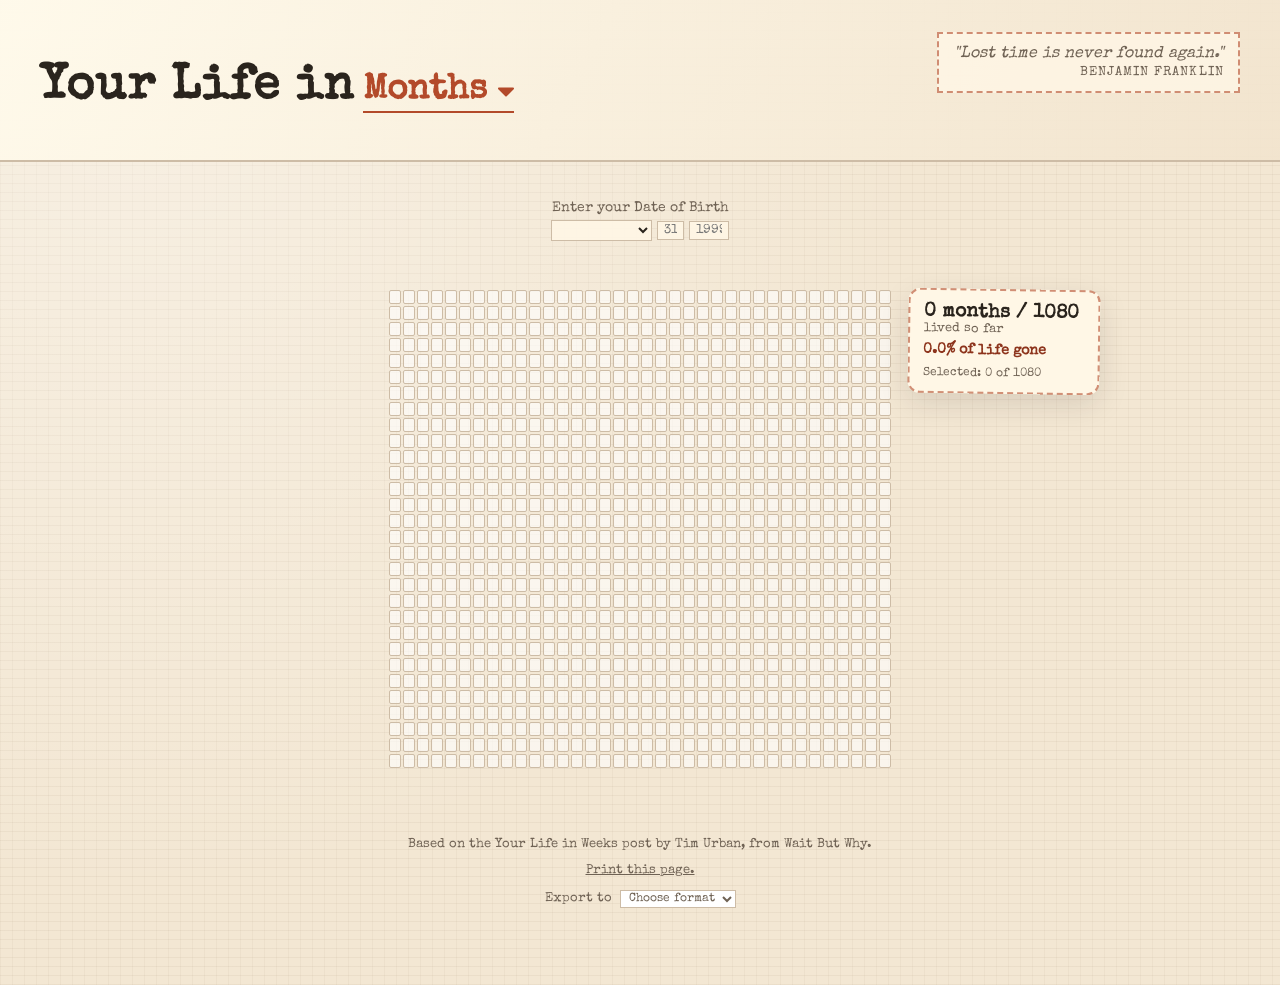
==== commit c9551175: "Add multi-select, tracker totals, xlsx export, and retro style" ====
--- a/months.html
+++ b/months.html
@@ -6,7 +6,7 @@
   <meta name="description" content="Enter your date of birth, to see your life in months. Based on the post by Tim Urban, from Wait by Why.">
   <meta name="viewport" content="width=device-width, initial-scale=1">
   <link rel="icon" href="months-favicon.png" sizes="32x32">
-  <link rel="stylesheet" href="https://fonts.googleapis.com/css2?family=Playfair+Display:wght@600;700&family=Source+Sans+3:wght@400;600;700&display=swap">
+  <link rel="stylesheet" href="https://fonts.googleapis.com/css2?family=Special+Elite&display=swap">
   <link rel="stylesheet" href="your-life.css">
 </head>
 <body>
@@ -48,10 +48,10 @@
   </form>
   <ol class="chart months group">
     <div class="life-tracker" aria-live="polite">
-      <div class="tracker-value"><span id="life-count">0</span> <span id="life-unit">months</span></div>
-      <div class="tracker-sub">lived so far</div>
+      <div class="tracker-value"><span id="life-count">0</span> <span id="life-unit">months</span> / <span id="life-total">0</span></div>
+      <div class="tracker-sub" id="life-sub">lived so far</div>
       <div class="tracker-percent"><span id="life-percent">0</span>% of life gone</div>
-      <div class="tracker-selected" id="life-selected">Selected: —</div>
+      <div class="tracker-selected" id="life-selected">Selected: 0 of 0</div>
     </div>
     <li></li>
     <li></li>
@@ -1143,6 +1143,7 @@
         <option value="" selected disabled>Choose format</option>
         <option value="csv">CSV</option>
         <option value="json">JSON</option>
+        <option value="xlsx">XLSX</option>
         <option value="xlsm">XLSM</option>
       </select>
     </p>
--- a/your-life.css
+++ b/your-life.css
@@ -8,23 +8,28 @@
   box-sizing: inherit;
 }
 body {
-  font-family: "Source Sans 3", "Noto Sans", sans-serif;
+  font-family: "Special Elite", "Courier New", monospace;
   margin: 0;
   color: var(--ink);
-  background: radial-gradient(circle at 10% 10%, #f7f1e9 0%, #f2f7f6 45%, #f7f1e9 100%);
+  background-color: #f3e7d3;
+  background-image:
+    radial-gradient(circle at 10% 10%, rgba(255, 255, 255, 0.35) 0%, rgba(255, 255, 255, 0) 55%),
+    repeating-linear-gradient(0deg, rgba(139, 115, 88, 0.08) 0px, rgba(139, 115, 88, 0.08) 1px, transparent 1px, transparent 9px),
+    repeating-linear-gradient(90deg, rgba(139, 115, 88, 0.06) 0px, rgba(139, 115, 88, 0.06) 1px, transparent 1px, transparent 12px);
   min-height: 100vh;
+  padding-bottom: 2rem;
 }
 
 /**
  * Theme
  */
 :root {
-  --ink: #1f1b16;
-  --muted: #7c7165;
-  --accent: #d04a2f;
-  --accent-dark: #b33a25;
-  --panel: #ffffff;
-  --border: #d8cfc6;
+  --ink: #2a241d;
+  --muted: #6f6254;
+  --accent: #b34a2a;
+  --accent-dark: #8d341c;
+  --panel: #fff7e6;
+  --border: #cdbca6;
 }
 
 /**
@@ -36,13 +41,12 @@
   justify-content: space-between;
   gap: 2rem;
   padding: 2rem 2.5rem 1rem;
-  border-bottom: 1px solid var(--border);
-  background: rgba(255, 255, 255, 0.7);
-  backdrop-filter: blur(4px);
+  border-bottom: 2px solid var(--border);
+  background: linear-gradient(120deg, rgba(255, 250, 235, 0.96), rgba(242, 228, 206, 0.9));
 }
 .title {
   display: inline;
-  font-family: "Playfair Display", "Times New Roman", serif;
+  font-family: "Special Elite", "Courier New", monospace;
   font-size: clamp(2rem, 4vw, 3rem);
   color: var(--ink);
   letter-spacing: 0.02em;
@@ -63,7 +67,7 @@
   padding: 0 0.75em 0 0;
   margin: 0;
   color: var(--accent);
-  font-size: clamp(1.5rem, 3vw, 2.4rem);
+  font-size: clamp(1.4rem, 3vw, 2.2rem);
   font-weight: 700;
   border-radius: 0;
   border-left: none;
@@ -75,7 +79,7 @@
   -webkit-appearance: none;
   appearance: none;
   background-color: transparent;
-  background-image: url('data:image/svg+xml;charset=US-ASCII,%3Csvg%20xmlns%3D%22http%3A%2F%2Fwww.w3.org%2F2000%2Fsvg%22%20width%3D%22292.4%22%20height%3D%22292.4%22%3E%3Cpath%20fill%3D%22%23d04a2f%22%20d%3D%22M287%2069.4a17.6%2017.6%200%200%200-13-5.4H18.4c-5%200-9.3%201.8-12.9%205.4A17.6%2017.6%200%200%200%200%2082.2c0%205%201.8%209.3%205.4%2012.9l128%20127.9c3.6%203.6%207.8%205.4%2012.8%205.4s9.2-1.8%2012.8-5.4L287%2095c3.5-3.5%205.4-7.8%205.4-12.8%200-5-1.9-9.2-5.5-12.8z%22%2F%3E%3C%2Fsvg%3E');
+  background-image: url('data:image/svg+xml;charset=US-ASCII,%3Csvg%20xmlns%3D%22http%3A%2F%2Fwww.w3.org%2F2000%2Fsvg%22%20width%3D%22292.4%22%20height%3D%22292.4%22%3E%3Cpath%20fill%3D%22%23b34a2a%22%20d%3D%22M287%2069.4a17.6%2017.6%200%200%200-13-5.4H18.4c-5%200-9.3%201.8-12.9%205.4A17.6%2017.6%200%200%200%200%2082.2c0%205%201.8%209.3%205.4%2012.9l128%20127.9c3.6%203.6%207.8%205.4%2012.8%205.4s9.2-1.8%2012.8-5.4L287%2095c3.5-3.5%205.4-7.8%205.4-12.8%200-5-1.9-9.2-5.5-12.8z%22%2F%3E%3C%2Fsvg%3E');
   background-repeat: no-repeat;
   background-position: right 0em top 55%;
   background-size: .45em auto;
@@ -93,6 +97,14 @@
 .dob {
   text-align: center;
   padding: 1.5rem 1rem 0;
+}
+.dob select,
+.dob input {
+  font-family: inherit;
+  background: rgba(255, 247, 230, 0.9);
+  border: 1px solid var(--border);
+  color: var(--ink);
+  padding: 0.15rem 0.35rem;
 }
 .instruction {
   font-size: 0.9em;
@@ -116,20 +128,29 @@
   margin: 3rem auto 2.5rem auto;
   padding: 0;
   list-style-type: none;
+  user-select: none;
 }
 .chart li {
   cursor: pointer;
+  background-color: rgba(255, 255, 255, 0.6);
+  border: 1px solid var(--border);
   transition: transform 120ms ease, box-shadow 120ms ease, border-color 120ms ease;
+}
+.chart li.is-lived {
+  background-image:
+    linear-gradient(45deg, transparent 46%, rgba(141, 52, 28, 0.5) 47%, rgba(141, 52, 28, 0.5) 53%, transparent 54%),
+    linear-gradient(-45deg, transparent 46%, rgba(141, 52, 28, 0.5) 47%, rgba(141, 52, 28, 0.5) 53%, transparent 54%);
 }
 .chart li:hover {
   transform: scale(1.08);
   border-color: var(--accent);
-  box-shadow: 0 0 0 2px rgba(208, 74, 47, 0.15);
+  box-shadow: 0 0 0 2px rgba(179, 74, 42, 0.2);
 }
 .chart li.is-selected {
   border-color: var(--accent-dark);
-  box-shadow: 0 0 0 2px rgba(179, 58, 37, 0.35);
+  box-shadow: 0 0 0 2px rgba(141, 52, 28, 0.35);
   transform: scale(1.08);
+  background-color: rgba(179, 74, 42, 0.18);
 }
 .chart li:focus-visible {
   outline: 2px solid var(--accent-dark);
@@ -161,6 +182,9 @@
   max-width: 320px;
   text-align: right;
   color: var(--muted);
+  border: 2px dashed rgba(179, 74, 42, 0.6);
+  padding: 0.75rem 0.9rem;
+  background: rgba(255, 247, 230, 0.8);
 }
 .quote-text {
   font-style: italic;
@@ -178,10 +202,11 @@
   top: 0;
   width: 12rem;
   background: var(--panel);
-  border: 1px solid var(--border);
+  border: 2px dashed rgba(179, 74, 42, 0.6);
   border-radius: 12px;
   padding: 0.75rem 0.85rem;
   box-shadow: 0 10px 30px rgba(31, 27, 22, 0.12);
+  transform: rotate(0.8deg);
 }
 .tracker-value {
   font-size: 1.2rem;
@@ -235,18 +260,19 @@
   max-width: 380px; /* 38px per year * 10years = 380px */
 }
 .years > li {
-  border: 1px solid black;
+  border: 1px solid var(--border);
   width: 5.789473684%; /* 22px/380px */
   /*  For border-box sizing, width includes borders. Thus a         //
   //  22px width is a like a padding of 20px with two 1px borders.  */
-  padding-bottom: 5.263157895%; /* 20px/380px */
+  padding-bottom: 5.789473684%;
   margin: 2.105263158%; /* 8px/380px */
   float: left;
-  transform: rotate(45deg);
+  transform: none;
+  border-radius: 2px;
 }
 .years > li:hover,
 .years > li.is-selected {
-  transform: rotate(45deg) scale(1.08);
+  transform: scale(1.08);
 }
 
 /* MONTHS */
@@ -254,11 +280,11 @@
   max-width: 504px; /* 14px per month * 36 months = 504px */
 }
 .months > li {
-  border: 1px solid black;
+  border: 1px solid var(--border);
   width: 2.380952381%; /* 12px/504px */
-  padding-bottom: 1.984126984%; /* 10px/504px */
+  padding-bottom: 2.380952381%;
   margin: .198412698%; /* 1px/504px */
-  border-radius: 50%;
+  border-radius: 2px;
   float: left;
 }
 
@@ -267,11 +293,12 @@
   max-width: 624px; /* 12px per week * 52weeks = 624px */
 }
 .weeks > li {
-  border: 1px solid black;
+  border: 1px solid var(--border);
   width: 1.282051282%; /* 8px/624px */
-  padding-bottom: .961538462%; /* 6px/624px */
+  padding-bottom: 1.282051282%;
   margin: .320512821%; /* 2px/624px */
   float: left;
+  border-radius: 2px;
 }
 .weeks--x-label {
   color: var(--ink);
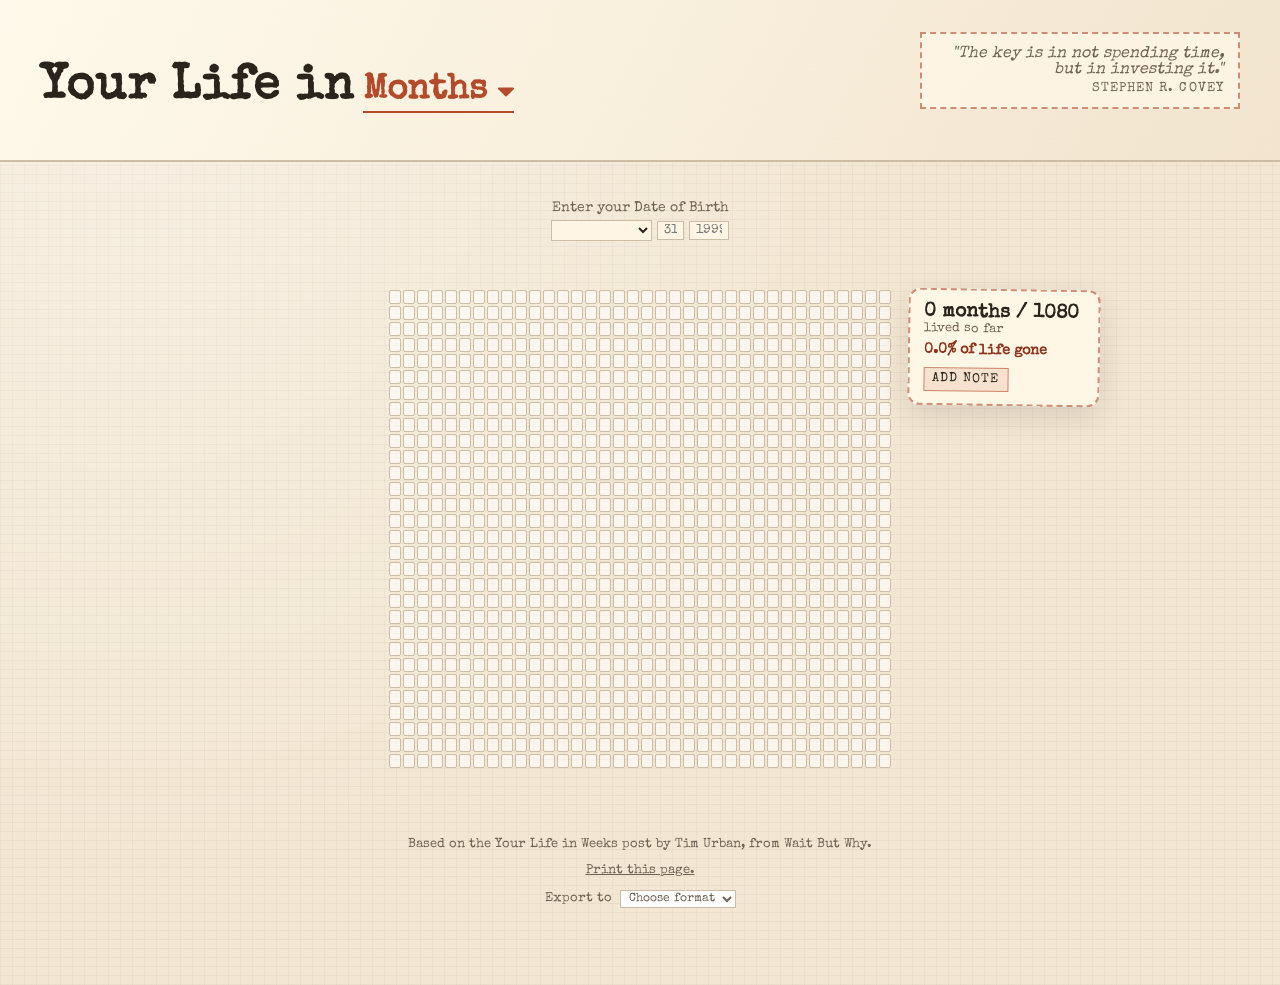
==== commit b1fe45cf: "Replace selection effects with note panel" ====
--- a/months.html
+++ b/months.html
@@ -51,8 +51,15 @@
       <div class="tracker-value"><span id="life-count">0</span> <span id="life-unit">months</span> / <span id="life-total">0</span></div>
       <div class="tracker-sub" id="life-sub">lived so far</div>
       <div class="tracker-percent"><span id="life-percent">0</span>% of life gone</div>
-      <div class="tracker-selected" id="life-selected">Selected: 0 of 0</div>
+      <button type="button" class="note-toggle" id="note-toggle">Add note</button>
     </div>
+    <aside class="note-panel is-hidden" id="note-panel">
+      <div class="note-header">
+        <span class="note-title">Note</span>
+        <button type="button" class="note-close" id="note-close">Close</button>
+      </div>
+      <textarea id="note-text" class="note-text" rows="3" placeholder="Write a note..."></textarea>
+    </aside>
     <li></li>
     <li></li>
     <li></li>
--- a/your-life.css
+++ b/your-life.css
@@ -134,27 +134,11 @@
   cursor: pointer;
   background-color: rgba(255, 255, 255, 0.6);
   border: 1px solid var(--border);
-  transition: transform 120ms ease, box-shadow 120ms ease, border-color 120ms ease;
 }
 .chart li.is-lived {
   background-image:
     linear-gradient(45deg, transparent 46%, rgba(141, 52, 28, 0.5) 47%, rgba(141, 52, 28, 0.5) 53%, transparent 54%),
     linear-gradient(-45deg, transparent 46%, rgba(141, 52, 28, 0.5) 47%, rgba(141, 52, 28, 0.5) 53%, transparent 54%);
-}
-.chart li:hover {
-  transform: scale(1.08);
-  border-color: var(--accent);
-  box-shadow: 0 0 0 2px rgba(179, 74, 42, 0.2);
-}
-.chart li.is-selected {
-  border-color: var(--accent-dark);
-  box-shadow: 0 0 0 2px rgba(141, 52, 28, 0.35);
-  transform: scale(1.08);
-  background-color: rgba(179, 74, 42, 0.18);
-}
-.chart li:focus-visible {
-  outline: 2px solid var(--accent-dark);
-  outline-offset: 1px;
 }
 .x-axis {
   position: absolute;
@@ -207,6 +191,70 @@
   padding: 0.75rem 0.85rem;
   box-shadow: 0 10px 30px rgba(31, 27, 22, 0.12);
   transform: rotate(0.8deg);
+}
+.note-toggle {
+  margin-top: 0.6rem;
+  font-family: inherit;
+  font-size: 0.8rem;
+  text-transform: uppercase;
+  letter-spacing: 0.08em;
+  background: rgba(179, 74, 42, 0.12);
+  border: 1px solid rgba(179, 74, 42, 0.6);
+  color: var(--ink);
+  padding: 0.3rem 0.5rem;
+  cursor: pointer;
+}
+.note-panel {
+  position: absolute;
+  top: 0;
+  left: calc((100% - 100vw) / 2);
+  width: clamp(220px, calc((100vw - 100%) / 2 - 140px), 420px);
+  min-height: 120px;
+  background: var(--panel);
+  border: 2px dashed rgba(179, 74, 42, 0.6);
+  border-radius: 12px;
+  padding: 0.75rem 0.85rem;
+  box-shadow: 0 10px 30px rgba(31, 27, 22, 0.12);
+}
+.note-panel.is-hidden {
+  display: none;
+}
+.note-header {
+  display: flex;
+  align-items: center;
+  justify-content: space-between;
+  margin-bottom: 0.5rem;
+}
+.note-title {
+  font-weight: 700;
+  text-transform: uppercase;
+  letter-spacing: 0.08em;
+  font-size: 0.75rem;
+}
+.note-close {
+  font-family: inherit;
+  font-size: 0.7rem;
+  text-transform: uppercase;
+  letter-spacing: 0.08em;
+  background: rgba(42, 36, 29, 0.08);
+  border: 1px solid rgba(42, 36, 29, 0.5);
+  color: var(--ink);
+  padding: 0.2rem 0.4rem;
+  cursor: pointer;
+}
+.note-text {
+  width: 100%;
+  border: none;
+  background: transparent;
+  font-family: inherit;
+  font-size: 0.9rem;
+  color: var(--ink);
+  resize: none;
+  overflow: hidden;
+  min-height: 60px;
+}
+.note-text:focus {
+  outline: none;
 }
 .tracker-value {
   font-size: 1.2rem;
@@ -408,6 +456,11 @@
     width: auto;
     margin: 1rem auto 0;
   }
+  .note-panel {
+    position: static;
+    width: auto;
+    margin: 1rem auto;
+  }
 }
 
 /**
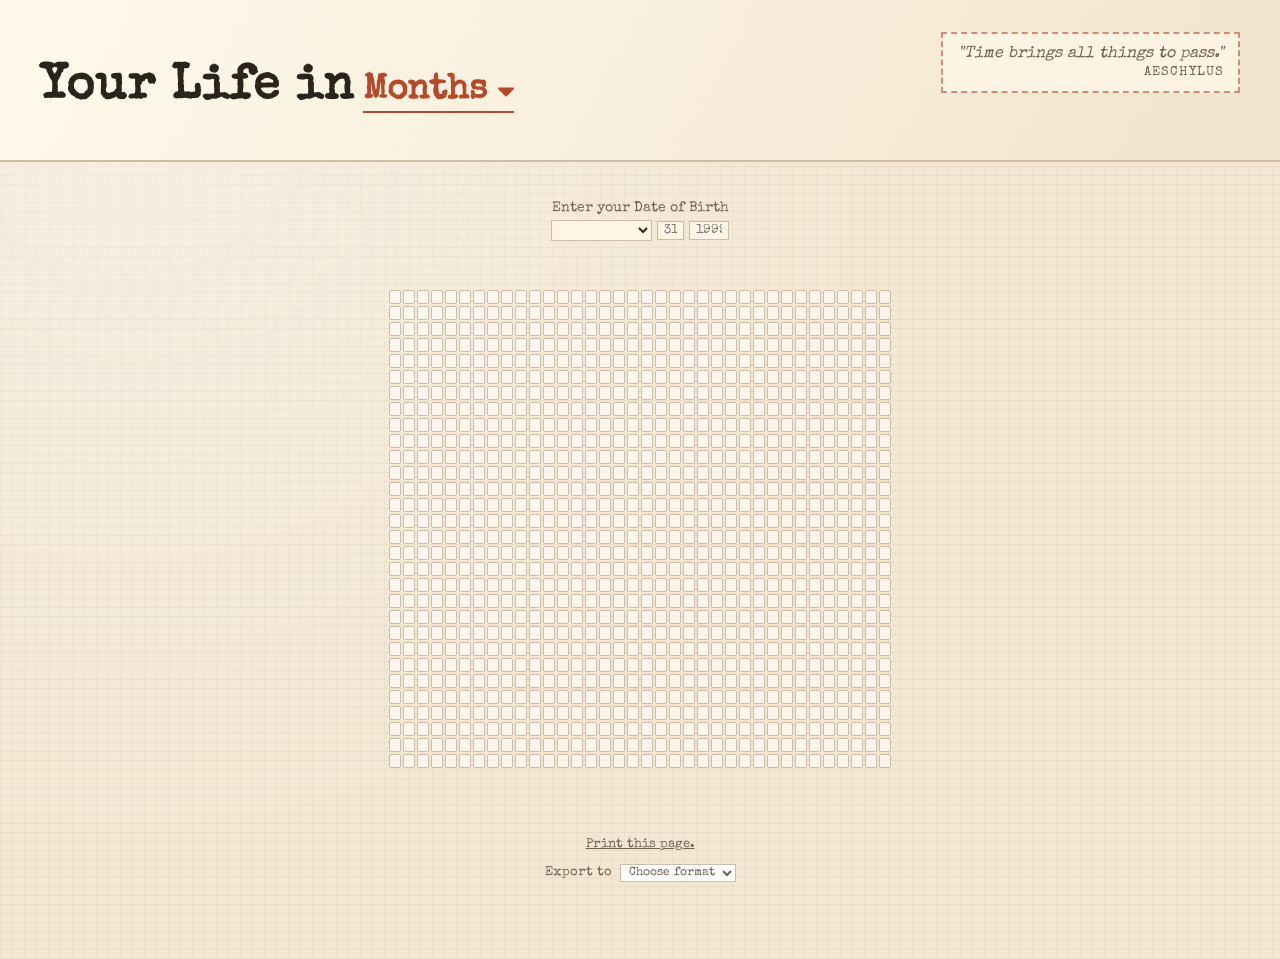
==== commit 064428fc: "Increase lived cell contrast, remove credit line, optimize fonts" ====
--- a/months.html
+++ b/months.html
@@ -6,6 +6,8 @@
   <meta name="description" content="Enter your date of birth, to see your life in months. Based on the post by Tim Urban, from Wait by Why.">
   <meta name="viewport" content="width=device-width, initial-scale=1">
   <link rel="icon" href="months-favicon.png" sizes="32x32">
+  <link rel="preconnect" href="https://fonts.googleapis.com">
+  <link rel="preconnect" href="https://fonts.gstatic.com" crossorigin>
   <link rel="stylesheet" href="https://fonts.googleapis.com/css2?family=Special+Elite&display=swap">
   <link rel="stylesheet" href="your-life.css">
 </head>
@@ -1142,7 +1144,6 @@
     <li></li>
   </ol>
   <div class="credits">
-    <p>Based on the Your Life in Weeks post by Tim Urban, from Wait But Why.</p>
     <p class="print-hide"><a href="javascript:window.print()">Print this page.</a></p>
     <p class="print-hide">
       <label for="export-format" class="export-label">Export to</label>
--- a/your-life.css
+++ b/your-life.css
@@ -129,6 +129,7 @@
   padding: 0;
   list-style-type: none;
   user-select: none;
+  contain: layout paint;
 }
 .chart li {
   cursor: pointer;
@@ -136,9 +137,11 @@
   border: 1px solid var(--border);
 }
 .chart li.is-lived {
+  border-color: var(--accent-dark);
+  background-color: rgba(179, 74, 42, 0.28);
   background-image:
-    linear-gradient(45deg, transparent 46%, rgba(141, 52, 28, 0.5) 47%, rgba(141, 52, 28, 0.5) 53%, transparent 54%),
-    linear-gradient(-45deg, transparent 46%, rgba(141, 52, 28, 0.5) 47%, rgba(141, 52, 28, 0.5) 53%, transparent 54%);
+    linear-gradient(45deg, transparent 42%, rgba(70, 30, 16, 0.85) 44%, rgba(70, 30, 16, 0.85) 56%, transparent 58%),
+    linear-gradient(-45deg, transparent 42%, rgba(70, 30, 16, 0.85) 44%, rgba(70, 30, 16, 0.85) 56%, transparent 58%);
 }
 .x-axis {
   position: absolute;
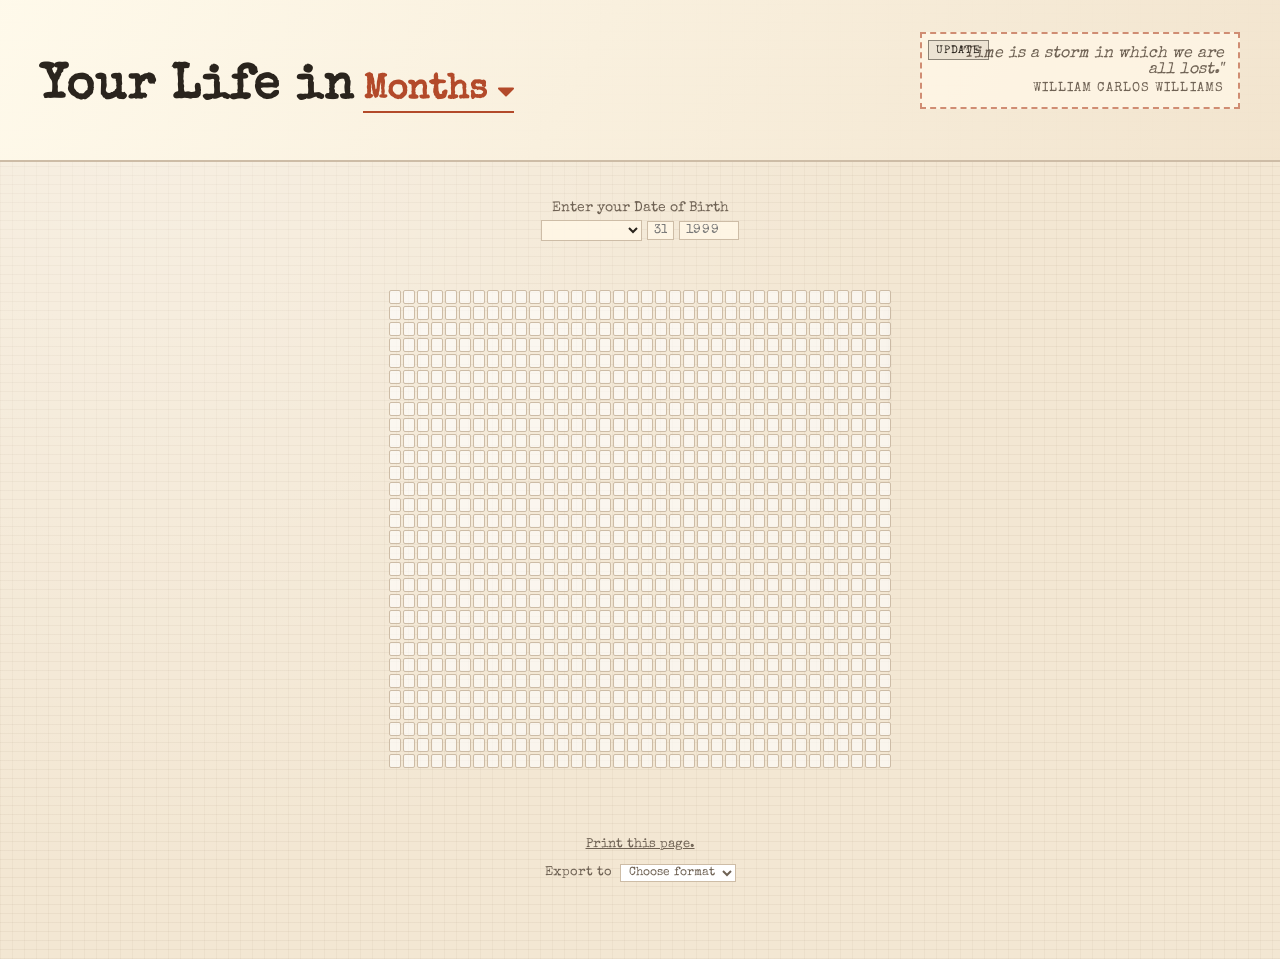
==== commit 5a4fc867: "Keep title in print and expand quotes" ====
--- a/months.html
+++ b/months.html
@@ -22,6 +22,7 @@
       </select>
     </div>
     <div class="quote-box" aria-live="polite">
+      <button type="button" class="quote-refresh" id="quote-refresh">Update</button>
       <p class="quote-text" id="quote-text"></p>
       <p class="quote-author" id="quote-author"></p>
     </div>
--- a/your-life.css
+++ b/your-life.css
@@ -118,7 +118,8 @@
   width: 2em;
 }
 .year {
-  width: 3em;
+  width: 4.5em;
+  letter-spacing: 0.05em;
 }
 input:required:invalid.touched {
   border: 2px solid red;
@@ -172,6 +173,21 @@
   border: 2px dashed rgba(179, 74, 42, 0.6);
   padding: 0.75rem 0.9rem;
   background: rgba(255, 247, 230, 0.8);
+  position: relative;
+}
+.quote-refresh {
+  position: absolute;
+  top: 0.4rem;
+  left: 0.4rem;
+  font-family: inherit;
+  font-size: 0.7rem;
+  text-transform: uppercase;
+  letter-spacing: 0.08em;
+  background: rgba(42, 36, 29, 0.08);
+  border: 1px solid rgba(42, 36, 29, 0.5);
+  color: var(--ink);
+  padding: 0.2rem 0.4rem;
+  cursor: pointer;
 }
 .quote-text {
   font-style: italic;
@@ -506,4 +522,11 @@
   .print-hide {
     display: none;
   }
-}
+
+  .life-tracker,
+  .note-panel,
+  .note-toggle,
+  .quote-box {
+    display: none !important;
+  }
+}
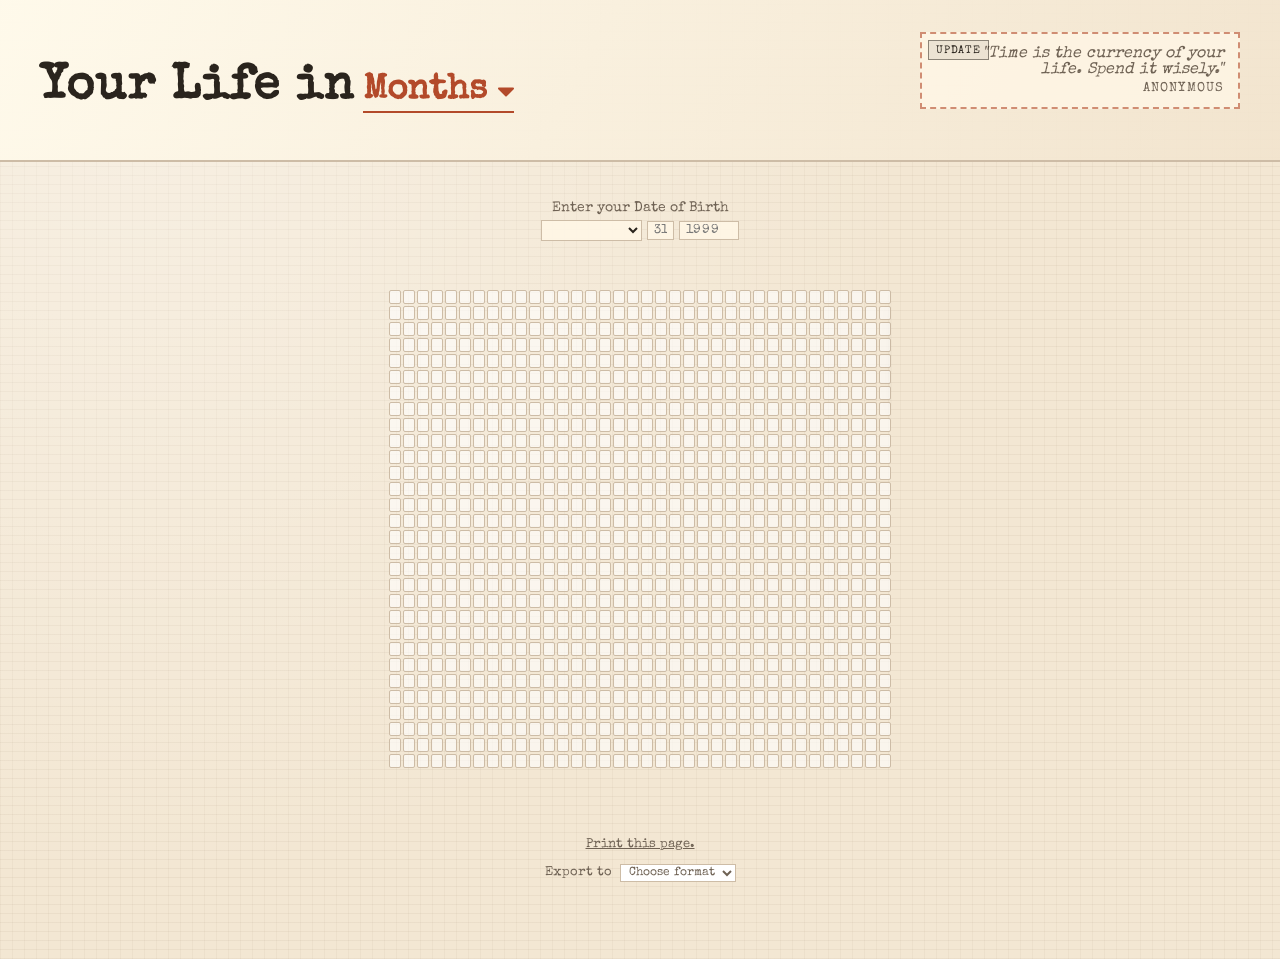
==== commit 67678a7e: "Add axis labels for units and age" ====
--- a/months.html
+++ b/months.html
@@ -50,6 +50,12 @@
     <input type="text" class="year" id="year" placeholder="1999" pattern="\d{4}" required/>
   </form>
   <ol class="chart months group">
+    <div class="x-axis">
+      <label class="axis-label axis-label-x">Months<img src="images/arrow-right.svg" class="axis-arrow axis-arrow-x"/></label>
+    </div>
+    <div class="y-axis">
+      <label class="axis-label axis-label-y"><img src="images/arrow-left.svg" class="axis-arrow axis-arrow-y"/>Age</label>
+    </div>
     <div class="life-tracker" aria-live="polite">
       <div class="tracker-value"><span id="life-count">0</span> <span id="life-unit">months</span> / <span id="life-total">0</span></div>
       <div class="tracker-sub" id="life-sub">lived so far</div>
--- a/your-life.css
+++ b/your-life.css
@@ -367,30 +367,40 @@
   float: left;
   border-radius: 2px;
 }
-.weeks--x-label {
-  color: var(--ink);
-  font-size: 1.25rem;
-}
-.weeks--y-label {
-  color: var(--ink);
+.axis-label {
+  color: var(--ink);
+  font-size: 1.35rem;
+  font-weight: 700;
+  text-transform: uppercase;
+  letter-spacing: 0.08em;
+}
+.axis-label-x {
+  display: inline-flex;
+  align-items: center;
+  gap: 0.5rem;
+}
+.axis-label-y {
   transform: rotate(-90deg);
-  font-size: 1.25rem;
   position: absolute;
   left: -118px;
   top: 78px;
-}
-.weeks--x-arrow {
-  padding-left: 10px;
+  display: inline-flex;
+  align-items: center;
+  gap: 0.5rem;
+}
+.axis-arrow {
   vertical-align: bottom;
 }
+.axis-arrow-x {
+  padding-left: 8px;
+}
+.axis-arrow-y {
+  padding-right: 8px;
+}
 @media (max-width: 350px) {
-  .weeks--x-arrow {
+  .axis-arrow-x {
     display: none;
   }
-}
-.weeks--y-arrow {
-  padding-right: 10px;
-  vertical-align: bottom;
 }
 .weeks--x-markers span {
   position: absolute;
